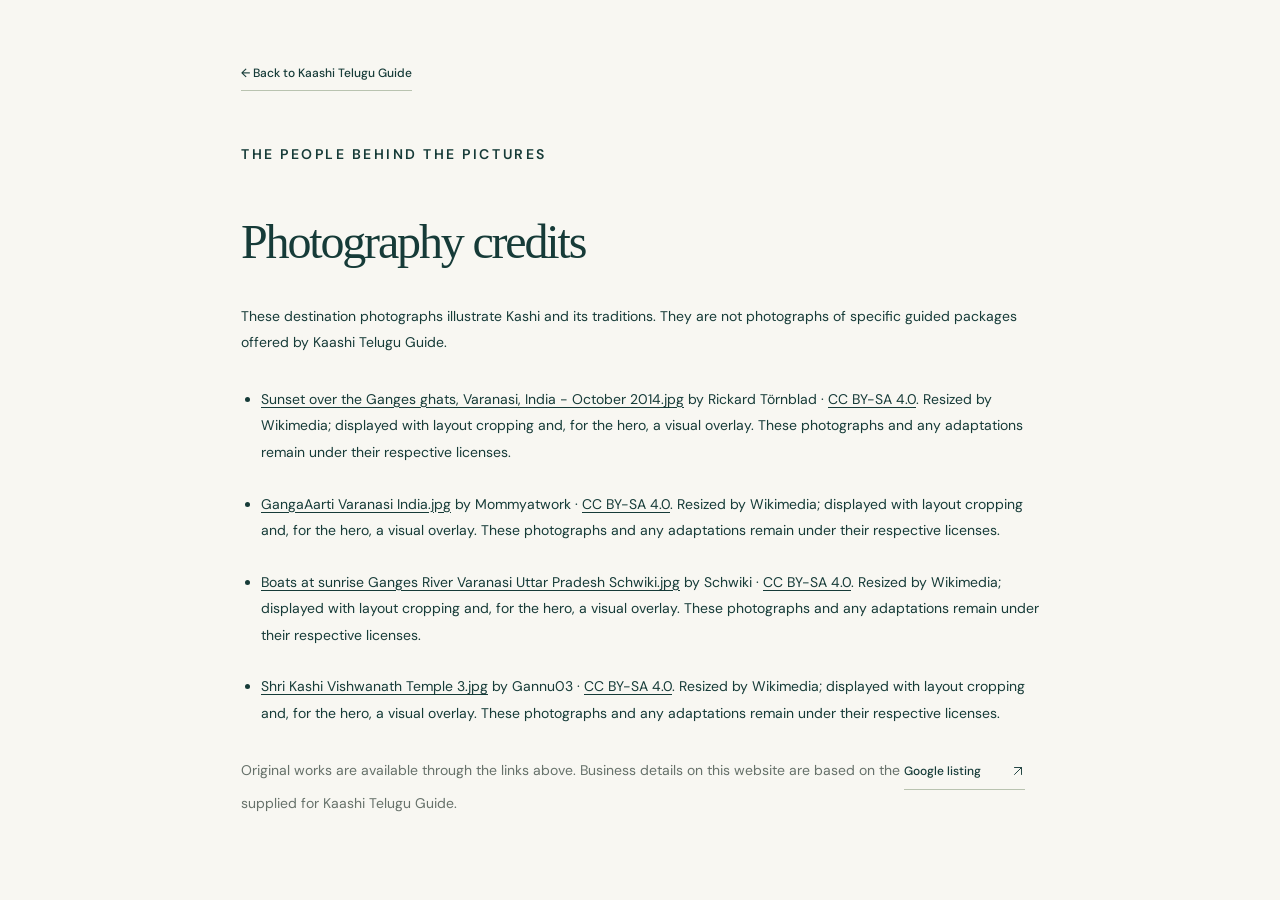
==== credits.html @ b476c355 "Complete bilingual tourist guide website with licensed photography" ====
<!doctype html><html lang="en"><head><meta charset="utf-8"><meta name="viewport" content="width=device-width,initial-scale=1"><meta name="robots" content="noindex"><title>Photography credits — Kaashi Telugu Guide</title><link rel="icon" href="assets/favicon.svg" type="image/svg+xml"><link rel="stylesheet" href="styles.css"><style>.credits{max-width:850px;margin:60px auto;padding:0 26px}.credits h1{font-size:48px;line-height:1.2;margin-top:45px}.credits p,.credits li{font-size:14px;line-height:1.9}.credits ul{padding-left:20px;margin-top:30px}.credits li{margin-bottom:25px}.credits li a{text-decoration:underline;text-underline-offset:3px}.credits .note{margin-top:30px;color:var(--muted)}</style></head><body><main class="credits"><a class="text-link" href="./">← Back to Kaashi Telugu Guide</a><p class="eyebrow" style="margin-top:50px">THE PEOPLE BEHIND THE PICTURES</p><h1>Photography credits</h1><p>These destination photographs illustrate Kashi and its traditions. They are not photographs of specific guided packages offered by Kaashi Telugu Guide.</p><ul><li><a href="https://commons.wikimedia.org/wiki/File:Sunset_over_the_Ganges_ghats,_Varanasi,_India_-_October_2014.jpg" target="_blank" rel="noopener noreferrer">Sunset over the Ganges ghats, Varanasi, India - October 2014.jpg</a> by Rickard Törnblad · <a href="https://creativecommons.org/licenses/by-sa/4.0" target="_blank" rel="noopener noreferrer">CC BY-SA 4.0</a>. Resized by Wikimedia; displayed with layout cropping and, for the hero, a visual overlay. These photographs and any adaptations remain under their respective licenses.</li><li><a href="https://commons.wikimedia.org/wiki/File:GangaAarti_Varanasi_India.jpg" target="_blank" rel="noopener noreferrer">GangaAarti Varanasi India.jpg</a> by Mommyatwork · <a href="https://creativecommons.org/licenses/by-sa/4.0" target="_blank" rel="noopener noreferrer">CC BY-SA 4.0</a>. Resized by Wikimedia; displayed with layout cropping and, for the hero, a visual overlay. These photographs and any adaptations remain under their respective licenses.</li><li><a href="https://commons.wikimedia.org/wiki/File:Boats_at_sunrise_Ganges_River_Varanasi_Uttar_Pradesh_Schwiki.jpg" target="_blank" rel="noopener noreferrer">Boats at sunrise Ganges River Varanasi Uttar Pradesh Schwiki.jpg</a> by Schwiki · <a href="https://creativecommons.org/licenses/by-sa/4.0" target="_blank" rel="noopener noreferrer">CC BY-SA 4.0</a>. Resized by Wikimedia; displayed with layout cropping and, for the hero, a visual overlay. These photographs and any adaptations remain under their respective licenses.</li><li><a href="https://commons.wikimedia.org/wiki/File:Shri_Kashi_Vishwanath_Temple_3.jpg" target="_blank" rel="noopener noreferrer">Shri Kashi Vishwanath Temple 3.jpg</a> by Gannu03 · <a href="https://creativecommons.org/licenses/by-sa/4.0" target="_blank" rel="noopener noreferrer">CC BY-SA 4.0</a>. Resized by Wikimedia; displayed with layout cropping and, for the hero, a visual overlay. These photographs and any adaptations remain under their respective licenses.</li></ul><p class="note">Original works are available through the links above. Business details on this website are based on the <a class="text-link" href="https://share.google/xsclolIkkXBpQ6PhG" target="_blank" rel="noopener noreferrer">Google listing <svg class="arrow-icon" viewBox="0 0 24 24" fill="none" aria-hidden="true"><path d="M6 18 18 6M6 6h12v12" stroke="currentColor" stroke-width="1.6" stroke-linecap="round" stroke-linejoin="round"/></svg></a> supplied for Kaashi Telugu Guide.</p></main></body></html>
---- styles.css ----
@import url('https://fonts.googleapis.com/css2?family=DM+Sans:wght@400;500;600;700&family=Noto+Sans+Telugu:wght@400;500;600;700&display=swap');
:root{--ink:#163b38;--muted:#66716a;--paper:#f8f7f2;--white:#fff;--line:#dcded4;--saffron:#e6ad68;--serif:Georgia,'Times New Roman',serif;--sans:'DM Sans','Noto Sans Telugu',sans-serif;--radius:3px}
*{box-sizing:border-box}html{scroll-behavior:smooth;scroll-padding-top:105px}body{margin:0;background:var(--paper);color:var(--ink);font-family:var(--sans);font-size:15px;line-height:1.6}a{color:inherit;text-decoration:none}button,input,select,textarea{font:inherit}button,a,input,select,textarea,summary{-webkit-tap-highlight-color:transparent}button{cursor:pointer}img{max-width:100%;display:block}button:focus-visible,a:focus-visible,input:focus-visible,select:focus-visible,textarea:focus-visible,summary:focus-visible{outline:3px solid #bb7935;outline-offset:5px}h1,h2,h3,p{margin-top:0}h1,h2,h3{font-weight:400}h1,h2,h3{font-family:var(--serif);letter-spacing:-.045em}h2{font-size:clamp(38px,4.2vw,59px);line-height:1.13;margin-bottom:20px}h3{font-size:27px;line-height:1.2}p{margin-bottom:0}svg{display:block}section[id]{scroll-margin-top:28px}[hidden]{display:none!important}.skip-link{position:fixed;top:-100px;left:20px;z-index:30;background:var(--ink);color:white;padding:12px 20px}.skip-link:focus{top:10px}.site-header{background:var(--paper);position:sticky;top:0;z-index:20;border-bottom:1px solid #e9e8df}.header-inner{height:99px;max-width:1392px;padding:0 48px;margin:auto;display:flex;align-items:center;justify-content:space-between;gap:35px}.brand{display:flex;align-items:center;gap:14px;flex-shrink:0}.brand-symbol{width:38px;height:44px;color:#966d3e}.brand-name{font-family:var(--serif);font-size:26px;letter-spacing:.08em;line-height:1}.brand-name span{display:block;font-family:var(--sans);font-size:9px;letter-spacing:.25em;margin-top:8px}.navigation{display:flex;gap:29px;margin-left:auto;font-size:13px}.navigation a:hover,.text-link:hover{color:#926638}.header-actions{display:flex;gap:22px;align-items:center}.language-toggle{border:0;background:transparent;font-size:13px;padding:8px 0;color:var(--ink)}.language-toggle span{padding-left:4px}.button{display:inline-flex;justify-content:center;align-items:center;gap:32px;background:var(--ink);color:white;padding:15px 24px;border:1px solid var(--ink);border-radius:var(--radius);font-size:13px;font-weight:500;line-height:1.5;transition:background .2s,transform .2s}.button:hover{background:#27564e;transform:translateY(-2px)}.button-small{padding:12px 19px;gap:25px}.button-saffron{background:var(--saffron);color:#163b38;border-color:var(--saffron)}.button-saffron:hover{background:#f1c591}.button-outline{background:transparent;color:var(--ink)}.button-outline:hover{background:#e8ede5}.menu-toggle{display:none}.hero{height:min(720px,calc(100svh - 135px));min-height:570px;position:relative;margin:0 24px;overflow:hidden;color:white;background:#3f534e}.hero-image{height:100%;width:100%;object-fit:cover;object-position:center 56%}.hero-shade{position:absolute;inset:0;background:linear-gradient(90deg,rgba(8,29,28,.58),rgba(8,29,28,.06) 82%),linear-gradient(0deg,rgba(8,29,28,.58),transparent 45%)}.hero-content{position:absolute;left:max(56px,calc((100% - 1200px)/2));top:85px;max-width:720px}.eyebrow{font-size:10px;font-weight:600;letter-spacing:.18em;margin-bottom:21px;display:flex;align-items:center;gap:10px;text-transform:uppercase}.eyebrow.light{color:#f4dfbe}.small-sun{font-size:20px;line-height:1}.hero h1{font-size:clamp(65px,7.5vw,104px);line-height:.99;margin:25px 0;letter-spacing:-.055em}.hero-copy{font-size:15px;line-height:1.8;color:#f5f0e5;margin-bottom:30px}.hero-content .button{padding:15px 24px;gap:40px}.hero-bottom{position:absolute;bottom:30px;left:max(56px,calc((100% - 1200px)/2));right:max(56px,calc((100% - 1200px)/2));display:flex;align-items:center;gap:20px;font-size:9px;letter-spacing:.18em}.hero-bottom a{border:1px solid #ffffff65;border-radius:50%;height:38px;width:38px;display:grid;place-items:center;font-size:19px;margin-left:4px}.hero-caption{position:absolute;right:66px;bottom:111px;font-family:var(--serif);font-style:italic;font-size:21px;line-height:1.4;text-align:right;color:#f2eadc}.intro-strip{max-width:1248px;padding:32px 0;margin:auto;display:flex;align-items:center;gap:30px;border-bottom:1px solid var(--line)}.intro-strip p{font-family:var(--serif);font-size:23px;letter-spacing:-.02em;flex-shrink:0}.strip-line{height:1px;background:var(--line);flex:1}.telugu-note{font-size:13px;color:#8a7860;flex-shrink:0}.section{max-width:1248px;margin:auto;padding:94px 0}.section-heading{display:flex;justify-content:space-between;gap:65px;align-items:flex-end;margin-bottom:28px}.section-heading h2{margin-bottom:0}.heading-copy{max-width:325px;font-size:13px;color:var(--muted);line-height:1.8;padding-bottom:4px}.filters{display:flex;gap:9px;margin:29px 0 30px;flex-wrap:wrap}.filter{border:1px solid var(--line);padding:8px 17px;border-radius:30px;background:transparent;color:#5c665f;font-size:11px}.filter.active,.filter:hover{background:var(--ink);border-color:var(--ink);color:white}.experience-grid{display:grid;grid-template-columns:repeat(3,1fr);gap:24px}.experience-card{min-width:0}.card-image{position:relative;overflow:hidden;border-radius:var(--radius);background:#e5e4d9;aspect-ratio:1.28}.card-image img{width:100%;height:100%;object-fit:cover;transition:transform .5s}.experience-card a:hover img{transform:scale(1.045)}.image-tag{position:absolute;left:17px;top:17px;background:#f8f7f2ed;color:var(--ink);border-radius:2px;padding:5px 9px;font-size:8px;letter-spacing:.1em;font-weight:600}.card-arrow{position:absolute;right:17px;bottom:17px;display:grid;place-items:center;background:var(--paper);width:36px;height:36px;border-radius:50%;font-size:21px}.card-content{padding:20px 0 0}.card-number{color:#9b917d;font-size:10px;letter-spacing:.07em}.card-content h3{margin:9px 0 12px;font-size:27px}.card-content p{font-size:13px;color:var(--muted);max-width:345px;line-height:1.8}.section-note{font-size:10px;color:#7a8176;margin-top:31px;border-top:1px solid var(--line);padding-top:17px}.journey-section{max-width:1392px;margin:5px auto 0;display:grid;grid-template-columns:43% 57%;background:#eeeee4;min-height:485px;overflow:hidden}.journey-art{position:relative;overflow:hidden;background:#e4e6d6}.arch{position:absolute;left:50%;top:74px;transform:translateX(-50%);border:1px solid #7c917366;border-radius:180px 180px 0 0;width:310px;height:375px}.arch-two{width:242px;top:110px;height:339px}.arch-three{width:174px;top:145px;height:304px}.art-sun{position:absolute;top:195px;left:50%;transform:translateX(-50%);height:92px;width:92px;border-radius:50%;background:#c6a171}.art-river{height:60px;position:absolute;left:0;right:0;bottom:65px;border-top:1px solid #86998055;border-bottom:1px solid #86998055;background:repeating-linear-gradient(180deg,transparent 0 13px,#86998055 14px 15px)}.art-caption{position:absolute;bottom:15px;left:50%;transform:translateX(-50%);font-family:var(--serif);font-size:30px;color:#60795d}.journey-content{padding:68px 68px 54px}.journey-content h2{font-size:45px}.journey-lead{color:#616e61;font-size:13px;line-height:1.9;max-width:460px}.journey-points{display:grid;grid-template-columns:repeat(3,1fr);gap:16px;border-top:1px solid #c9d0c0;margin-top:30px;padding-top:22px}.journey-points span{font-size:10px;color:#8a8e7b}.journey-points p{font-size:11px;line-height:1.7;margin-top:7px}.text-link{font-size:12px;display:inline-flex;align-items:center;gap:30px;border-bottom:1px solid #b9c3b0;padding:0 0 7px;font-weight:500;background:transparent;color:var(--ink);border-left:0;border-right:0;border-top:0}.journey-content .text-link{margin-top:29px}.plan-section{display:grid;grid-template-columns:1fr 1fr;gap:105px;padding-top:110px;padding-bottom:110px}.plan-intro{padding-top:15px}.plan-intro p:not(.eyebrow){color:var(--muted);font-size:14px;line-height:1.9;max-width:380px}.plan-detail{display:flex;align-items:center;gap:20px;margin-top:36px}.plan-detail>span{font-size:44px;color:#b98a50}.plan-detail p{font-family:var(--serif);font-style:italic;font-size:19px!important;line-height:1.5!important;color:#8c795e!important}.planner{background:white;padding:33px;border:1px solid #e2e5d8;border-radius:var(--radius);box-shadow:0 14px 35px #213a2805}.form-top{display:flex;align-items:center;justify-content:space-between;margin-bottom:24px}.form-top h3{font-size:25px;margin-bottom:0}.form-top>span{font-size:21px;color:#a88962}.field-row{display:grid;grid-template-columns:1fr 1fr;gap:16px}.field{margin-bottom:19px}label,legend{font-size:11px;font-weight:500;color:#4d6458}label span{font-weight:400;color:#80887d}input[type=date],select,textarea{display:block;width:100%;background:#fafbf7;color:var(--ink);border:1px solid #dce2d5;border-radius:2px;margin-top:8px;font-size:12px;padding:11px 10px;min-width:0}input[type=date]{min-height:43px}textarea{resize:vertical;line-height:1.7}textarea::placeholder{color:#8a9286}.interest-options{border:0;padding:0;margin:0 0 21px;display:flex;gap:7px;flex-wrap:wrap}.interest-options legend{margin-bottom:11px}.interest-options label{position:relative;cursor:pointer}.interest-options input{position:absolute;opacity:0;width:1px;height:1px}.interest-options span{border:1px solid #dce2d5;display:block;border-radius:3px;padding:7px 12px;font-size:10px;color:#6e796d}.interest-options input:checked+span{background:#e6eee2;border-color:#759369;color:var(--ink)}.interest-options input:focus-visible+span{outline:3px solid #bb7935;outline-offset:3px}.form-submit{width:100%;justify-content:space-between;margin-top:2px}.form-hint{font-size:9px;color:#80877c;line-height:1.65;margin-top:12px}.enquiry-result h3{font-size:32px;margin-bottom:15px}.enquiry-result>p:not(.eyebrow){font-size:12px;line-height:1.8;color:var(--muted)}.enquiry-result textarea{margin:20px 0}.result-actions{display:flex;gap:10px;flex-wrap:wrap}.result-actions .button{font-size:11px;padding:12px 16px;flex:1}.edit-enquiry{margin-top:18px}.copy-status{min-height:20px;margin-top:10px;font-size:11px!important}.faq-section{display:grid;grid-template-columns:1fr 1.4fr;gap:125px;border-top:1px solid var(--line);padding-top:80px;padding-bottom:95px}.faq-section h2{font-size:48px}.faq-intro{font-size:13px;color:var(--muted);line-height:1.8}.faq-list{padding-top:3px}.faq-list details{border-bottom:1px solid var(--line);padding:20px 0}.faq-list details:first-child{padding-top:0}.faq-list summary{list-style:none;font-size:14px;font-weight:500;cursor:pointer;display:flex;justify-content:space-between;gap:20px;align-items:center}.faq-list summary::-webkit-details-marker{display:none}.faq-list summary:after{content:'+';font-size:22px;font-weight:400}.faq-list details[open] summary:after{content:'−'}.faq-list details p{font-size:12px;line-height:1.9;margin:16px 30px 0 0;color:var(--muted)}.closing{background:var(--ink);color:var(--paper);position:relative;overflow:hidden;padding:77px 48px;text-align:center;margin:0 24px}.closing .eyebrow{justify-content:center;color:#cbb68e}.closing h2{font-size:65px;line-height:1.07;margin-bottom:28px}.closing-inner{position:relative;z-index:1}.closing-sun{position:absolute;font-size:420px;line-height:1;right:-70px;top:-2px;color:#416256;opacity:.5;transform:rotate(7deg)}.site-footer{padding:53px 0 20px;max-width:1248px;margin:auto}.footer-main{display:flex;align-items:center;justify-content:space-between;padding-bottom:40px}.footer-main p{font-size:11px;color:#798273;margin-left:auto;margin-right:170px;line-height:1.7}.footer-bottom{padding-top:19px;border-top:1px solid var(--line);display:flex;font-size:9px;color:#8b9184;gap:30px}.footer-bottom a:last-child{margin-left:auto}.footer-bottom a:hover{color:var(--ink)}html[lang=te] h1,html[lang=te] h2,html[lang=te] h3{font-family:'Noto Sans Telugu',sans-serif;letter-spacing:-.015em;line-height:1.45}html[lang=te] .hero h1{font-size:65px}html[lang=te] h2{font-size:38px}html[lang=te] h3{font-size:22px}html[lang=te] .eyebrow{letter-spacing:.04em}html[lang=te] .hero-copy{line-height:1.9}html[lang=te] .card-content h3{font-size:22px}
@media(min-width:1600px){.hero{height:740px}.hero-content{top:100px}}
@media(max-width:1344px){.section,.intro-strip,.site-footer{margin-left:60px;margin-right:60px}.journey-section{margin-left:24px;margin-right:24px}.plan-section{gap:70px}.journey-content{padding:60px 50px}.journey-content h2{font-size:41px}.faq-section{gap:85px}}
@media(max-width:1100px){.header-inner{padding:0 32px;gap:25px}.navigation{gap:18px;font-size:11px}.header-actions{gap:15px}.brand-name{font-size:23px}.button-small{padding:10px 12px;gap:15px;font-size:11px}.section,.intro-strip,.site-footer{margin-left:48px;margin-right:48px}.hero-content{left:48px}.hero-bottom{left:48px}.card-content h3{font-size:24px}.plan-section{gap:45px}.journey-content{padding:52px 35px}.journey-content h2{font-size:36px}.arch{width:270px}.arch-two{width:205px}.arch-three{width:140px}.faq-section{gap:60px}.footer-main p{margin-right:70px}.planner{padding:27px}html[lang=te] .navigation{display:none}}
@media(max-width:800px){.header-inner{height:84px;padding:0 24px}.brand-symbol{width:32px;height:38px}.brand-name{font-size:22px}.brand-name span{font-size:8px}.header-actions>.button{display:none}.menu-toggle{display:flex;flex-direction:column;gap:6px;border:0;background:transparent;padding:10px 0 10px 8px;color:var(--ink)}.menu-toggle span{display:block;height:1px;width:24px;background:currentColor}.navigation{display:none;position:absolute;top:84px;left:0;right:0;padding:25px;background:var(--paper);border-bottom:1px solid var(--line);font-size:14px;box-shadow:0 10px 20px #183b3808}.navigation.open,html[lang=te] .navigation.open{display:flex;flex-direction:column;gap:19px}.hero{margin:0 14px;height:640px;min-height:0}.hero-content{top:84px;left:33px;right:25px}.hero h1{font-size:78px}.hero-bottom{left:33px;right:33px;font-size:8px;letter-spacing:.1em}.hero-caption{right:33px;bottom:110px;font-size:18px}.section,.intro-strip,.site-footer{margin-left:34px;margin-right:34px}.intro-strip{gap:15px;padding:27px 0}.intro-strip p{font-size:20px}.telugu-note{font-size:10px}.section{padding:70px 0}.section-heading{gap:28px;align-items:start}.heading-copy{max-width:235px;font-size:12px}.section-heading h2{font-size:43px}.experience-grid{gap:17px}.card-image{aspect-ratio:.93}.card-content h3{font-size:23px}.image-tag{left:11px;top:11px;font-size:7px;padding:5px 7px}.card-content p{font-size:11px}.journey-section{margin:5px 14px 0;grid-template-columns:35% 65%;min-height:430px}.journey-content{padding:43px 30px}.journey-content h2{font-size:33px}.journey-lead{font-size:12px}.journey-points{gap:10px}.journey-points p{font-size:10px}.arch{width:195px;top:58px;height:345px}.arch-two{width:148px;top:88px;height:315px}.arch-three{width:99px;top:118px;height:285px}.art-sun{width:60px;height:60px;top:190px}.art-river{bottom:57px}.plan-section{gap:35px}.plan-intro h2{font-size:42px}.plan-intro p:not(.eyebrow){font-size:12px}.planner{padding:25px 20px}.field-row{grid-template-columns:1fr;gap:0}.interest-options{gap:5px}.interest-options span{padding:7px 8px;font-size:9px}.form-top h3{font-size:23px}.faq-section{gap:38px;grid-template-columns:1fr 1.3fr}.faq-section h2{font-size:39px}.faq-list summary{font-size:12px}.closing{margin:0 14px;padding:65px 30px}.closing h2{font-size:58px}.footer-main p{margin-right:45px}html[lang=te] .hero h1{font-size:54px}html[lang=te] h2{font-size:30px}html[lang=te] .card-content h3{font-size:18px}}
@media(max-width:600px){.header-inner{height:78px;padding:0 20px;gap:15px}.navigation{top:78px}.header-actions{gap:16px}.language-toggle{font-size:11px}.brand{gap:10px}.hero{height:610px;margin:0 10px}.hero-image{object-position:60% center}.hero-shade{background:linear-gradient(90deg,#08201b70,#08201b15),linear-gradient(0deg,#08201ba6,transparent 80%)}.hero-content{left:25px;top:83px;right:18px}.hero h1{font-size:65px;margin-top:25px;margin-bottom:26px;line-height:1.05}.hero .eyebrow{font-size:8px;letter-spacing:.11em;gap:7px}.hero-copy{font-size:13px;margin-bottom:29px}.hero-content .button{font-size:12px;padding:14px 20px}.hero-caption{right:25px;bottom:94px;font-size:16px}.hero-bottom{left:25px;right:25px;bottom:22px;justify-content:space-between;font-size:7px;max-width:calc(100% - 50px);gap:15px}.hero-bottom span{max-width:210px}.hero-bottom a{flex-shrink:0;height:32px;width:32px;margin:0}.section,.intro-strip,.site-footer{margin-left:25px;margin-right:25px}.intro-strip{padding:22px 0;display:block}.intro-strip p{font-size:20px;margin-bottom:5px}.strip-line{display:none}.telugu-note{font-size:10px}.section{padding:58px 0}.section-heading{display:block;margin-bottom:22px}.section-heading h2{font-size:41px}.eyebrow{font-size:9px;margin-bottom:16px}.heading-copy{margin-top:20px;max-width:100%;font-size:12px}.filters{gap:7px;margin:25px 0}.filter{font-size:10px;padding:8px 12px}.experience-grid{grid-template-columns:1fr;gap:30px}.card-image{aspect-ratio:1.35}.card-content{padding-top:14px}.card-content h3{font-size:28px;margin:6px 0 10px}.card-content p{font-size:13px;max-width:100%}.card-arrow{width:40px;height:40px}.image-tag{left:15px;top:15px;font-size:8px}.section-note{font-size:10px;margin-top:24px}.journey-section{margin:0 10px;grid-template-columns:1fr}.journey-art{height:220px;grid-row:2}.arch{width:205px;height:215px;top:25px}.arch-two{width:160px;top:50px;height:190px}.arch-three{width:115px;top:75px;height:165px}.art-sun{top:111px;width:55px;height:55px}.art-river{bottom:15px;height:35px}.art-caption{left:35px;bottom:15px;transform:none;font-size:26px}.journey-content{padding:42px 25px}.journey-content h2{font-size:36px}.journey-lead{font-size:13px}.journey-points{gap:12px;margin-top:25px}.journey-points p{font-size:10px}.plan-section{grid-template-columns:1fr;gap:32px}.plan-intro{padding-top:0}.plan-intro h2{font-size:43px}.plan-intro p:not(.eyebrow){font-size:13px}.plan-detail{display:none}.planner{padding:25px 21px}.field-row{grid-template-columns:1fr 1fr;gap:12px}.form-top h3{font-size:25px}.interest-options span{font-size:10px;padding:8px 10px}.faq-section{grid-template-columns:1fr;gap:33px;padding-top:48px}.faq-section h2{font-size:41px}.faq-intro{font-size:12px}.faq-list summary{font-size:13px}.faq-list details p{font-size:12px}.closing{margin:0 10px;padding:57px 23px}.closing h2{font-size:51px}.closing .eyebrow{font-size:8px}.closing-sun{font-size:280px;right:-115px;top:80px}.closing .button{font-size:12px}.site-footer{padding-top:38px}.footer-main{flex-wrap:wrap;gap:24px;padding-bottom:28px}.footer-main .brand{width:100%}.footer-main p{margin:0 auto 0 0;font-size:10px}.footer-main .text-link{font-size:10px;gap:5px}.footer-bottom{gap:13px;font-size:8px;flex-wrap:wrap}.footer-bottom a:last-child{margin-left:0}.footer-bottom span{width:100%;margin-bottom:2px}html[lang=te] .hero h1{font-size:43px;line-height:1.6}html[lang=te] .hero-copy{font-size:12px}html[lang=te] .hero-caption{font-size:12px}html[lang=te] h2{font-size:31px}html[lang=te] .card-content h3{font-size:25px}html[lang=te] .form-top h3{font-size:20px}html[lang=te] .hero-bottom{font-size:6px}}
.arrow-icon{display:inline-block;width:14px;height:14px;flex-shrink:0;vertical-align:middle}.card-arrow .arrow-icon{width:18px;height:18px}.sun-icon{width:1em;height:1em;display:block}.language-toggle .arrow-icon{margin-left:4px;width:11px;height:11px}.contact-location .arrow-icon{width:10px;height:10px}.contact-info{margin-top:30px;border-top:1px solid var(--line);padding-top:23px}.contact-info .eyebrow{font-size:8px;margin-bottom:9px}.contact-phone{font-family:var(--serif);font-size:29px;display:flex;align-items:center;gap:22px}.contact-phone span{font-size:21px}.contact-location{display:block;font-size:11px;color:var(--muted);line-height:1.8;margin-top:10px}.contact-phone:hover,.contact-location:hover{color:#926638}
@media(min-width:801px) and (max-width:1100px){.header-actions>.button{display:none}.menu-toggle{display:flex;flex-direction:column;gap:6px;border:0;background:transparent;padding:10px 0 10px 8px;color:var(--ink)}.menu-toggle span{display:block;height:1px;width:24px;background:currentColor}.navigation{display:none;position:absolute;top:99px;left:0;right:0;padding:25px 32px;background:var(--paper);border-bottom:1px solid var(--line);font-size:14px;box-shadow:0 10px 20px #183b3808}.navigation.open,html[lang=te] .navigation.open{display:flex;flex-direction:column;gap:19px}}
@media(max-width:360px){.hero h1{font-size:57px}html[lang=te] .hero h1{font-size:32px;line-height:1.65}html[lang=te] .hero-content{top:65px}.hero-caption{font-size:14px}.hero-bottom{font-size:6px}.field-row{grid-template-columns:1fr;gap:0}}
@media(prefers-reduced-motion:reduce){html{scroll-behavior:auto}*,*::before,*::after{transition:none!important}}
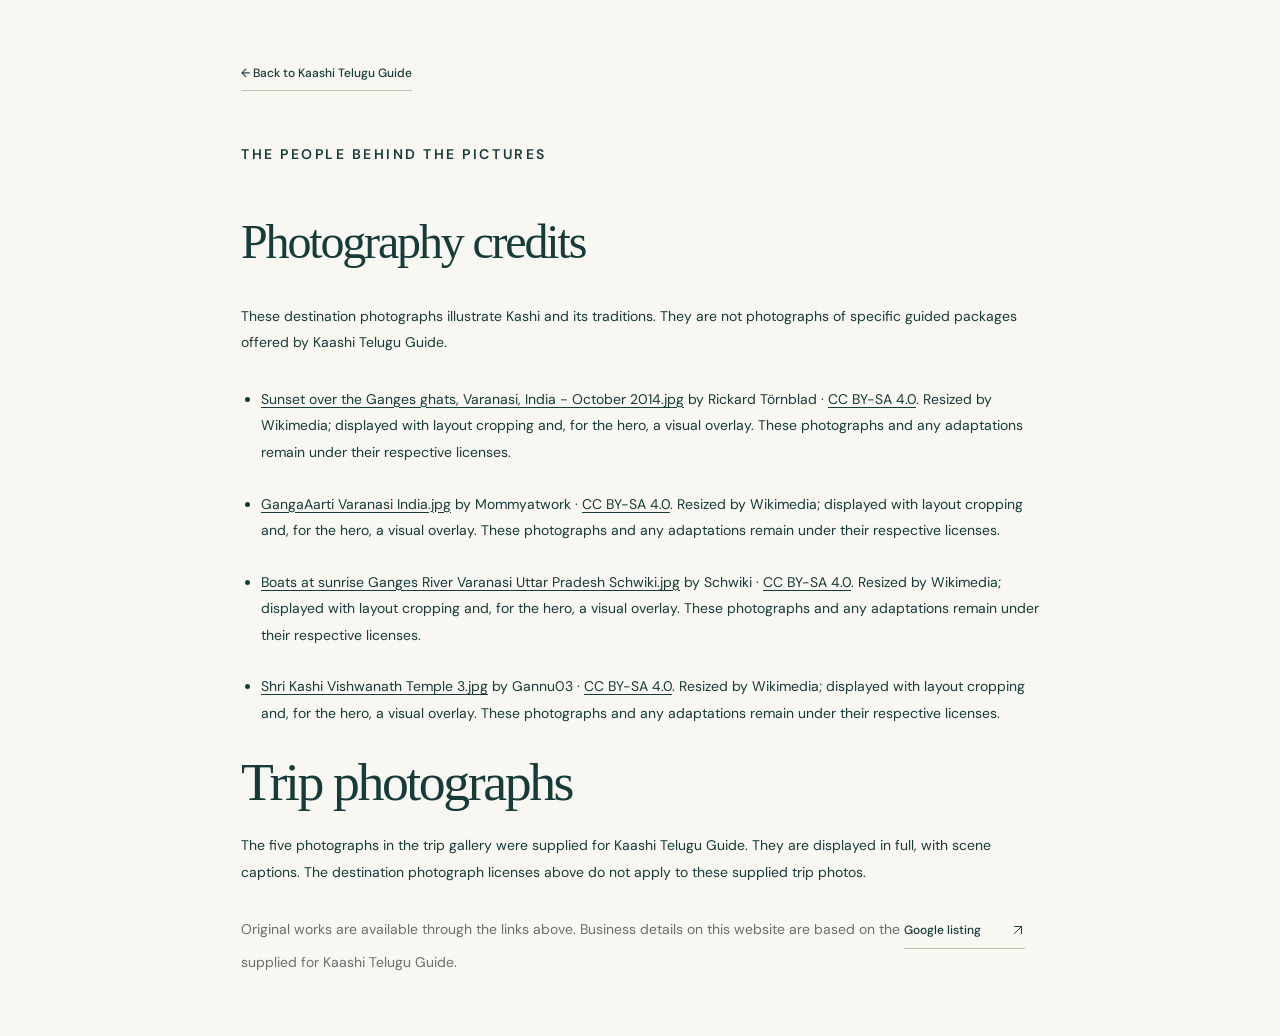
==== commit 592fa6d8: "Add trip photo gallery with English and Telugu captions" ====
--- a/credits.html
+++ b/credits.html
@@ -1 +1 @@
-<!doctype html><html lang="en"><head><meta charset="utf-8"><meta name="viewport" content="width=device-width,initial-scale=1"><meta name="robots" content="noindex"><title>Photography credits — Kaashi Telugu Guide</title><link rel="icon" href="assets/favicon.svg" type="image/svg+xml"><link rel="stylesheet" href="styles.css"><style>.credits{max-width:850px;margin:60px auto;padding:0 26px}.credits h1{font-size:48px;line-height:1.2;margin-top:45px}.credits p,.credits li{font-size:14px;line-height:1.9}.credits ul{padding-left:20px;margin-top:30px}.credits li{margin-bottom:25px}.credits li a{text-decoration:underline;text-underline-offset:3px}.credits .note{margin-top:30px;color:var(--muted)}</style></head><body><main class="credits"><a class="text-link" href="./">← Back to Kaashi Telugu Guide</a><p class="eyebrow" style="margin-top:50px">THE PEOPLE BEHIND THE PICTURES</p><h1>Photography credits</h1><p>These destination photographs illustrate Kashi and its traditions. They are not photographs of specific guided packages offered by Kaashi Telugu Guide.</p><ul><li><a href="https://commons.wikimedia.org/wiki/File:Sunset_over_the_Ganges_ghats,_Varanasi,_India_-_October_2014.jpg" target="_blank" rel="noopener noreferrer">Sunset over the Ganges ghats, Varanasi, India - October 2014.jpg</a> by Rickard Törnblad · <a href="https://creativecommons.org/licenses/by-sa/4.0" target="_blank" rel="noopener noreferrer">CC BY-SA 4.0</a>. Resized by Wikimedia; displayed with layout cropping and, for the hero, a visual overlay. These photographs and any adaptations remain under their respective licenses.</li><li><a href="https://commons.wikimedia.org/wiki/File:GangaAarti_Varanasi_India.jpg" target="_blank" rel="noopener noreferrer">GangaAarti Varanasi India.jpg</a> by Mommyatwork · <a href="https://creativecommons.org/licenses/by-sa/4.0" target="_blank" rel="noopener noreferrer">CC BY-SA 4.0</a>. Resized by Wikimedia; displayed with layout cropping and, for the hero, a visual overlay. These photographs and any adaptations remain under their respective licenses.</li><li><a href="https://commons.wikimedia.org/wiki/File:Boats_at_sunrise_Ganges_River_Varanasi_Uttar_Pradesh_Schwiki.jpg" target="_blank" rel="noopener noreferrer">Boats at sunrise Ganges River Varanasi Uttar Pradesh Schwiki.jpg</a> by Schwiki · <a href="https://creativecommons.org/licenses/by-sa/4.0" target="_blank" rel="noopener noreferrer">CC BY-SA 4.0</a>. Resized by Wikimedia; displayed with layout cropping and, for the hero, a visual overlay. These photographs and any adaptations remain under their respective licenses.</li><li><a href="https://commons.wikimedia.org/wiki/File:Shri_Kashi_Vishwanath_Temple_3.jpg" target="_blank" rel="noopener noreferrer">Shri Kashi Vishwanath Temple 3.jpg</a> by Gannu03 · <a href="https://creativecommons.org/licenses/by-sa/4.0" target="_blank" rel="noopener noreferrer">CC BY-SA 4.0</a>. Resized by Wikimedia; displayed with layout cropping and, for the hero, a visual overlay. These photographs and any adaptations remain under their respective licenses.</li></ul><p class="note">Original works are available through the links above. Business details on this website are based on the <a class="text-link" href="https://share.google/xsclolIkkXBpQ6PhG" target="_blank" rel="noopener noreferrer">Google listing <svg class="arrow-icon" viewBox="0 0 24 24" fill="none" aria-hidden="true"><path d="M6 18 18 6M6 6h12v12" stroke="currentColor" stroke-width="1.6" stroke-linecap="round" stroke-linejoin="round"/></svg></a> supplied for Kaashi Telugu Guide.</p></main></body></html>+<!doctype html><html lang="en"><head><meta charset="utf-8"><meta name="viewport" content="width=device-width,initial-scale=1"><meta name="robots" content="noindex"><title>Photography credits — Kaashi Telugu Guide</title><link rel="icon" href="assets/favicon.svg" type="image/svg+xml"><link rel="stylesheet" href="styles.css"><style>.credits{max-width:850px;margin:60px auto;padding:0 26px}.credits h1{font-size:48px;line-height:1.2;margin-top:45px}.credits p,.credits li{font-size:14px;line-height:1.9}.credits ul{padding-left:20px;margin-top:30px}.credits li{margin-bottom:25px}.credits li a{text-decoration:underline;text-underline-offset:3px}.credits .note{margin-top:30px;color:var(--muted)}</style></head><body><main class="credits"><a class="text-link" href="./">← Back to Kaashi Telugu Guide</a><p class="eyebrow" style="margin-top:50px">THE PEOPLE BEHIND THE PICTURES</p><h1>Photography credits</h1><p>These destination photographs illustrate Kashi and its traditions. They are not photographs of specific guided packages offered by Kaashi Telugu Guide.</p><ul><li><a href="https://commons.wikimedia.org/wiki/File:Sunset_over_the_Ganges_ghats,_Varanasi,_India_-_October_2014.jpg" target="_blank" rel="noopener noreferrer">Sunset over the Ganges ghats, Varanasi, India - October 2014.jpg</a> by Rickard Törnblad · <a href="https://creativecommons.org/licenses/by-sa/4.0" target="_blank" rel="noopener noreferrer">CC BY-SA 4.0</a>. Resized by Wikimedia; displayed with layout cropping and, for the hero, a visual overlay. These photographs and any adaptations remain under their respective licenses.</li><li><a href="https://commons.wikimedia.org/wiki/File:GangaAarti_Varanasi_India.jpg" target="_blank" rel="noopener noreferrer">GangaAarti Varanasi India.jpg</a> by Mommyatwork · <a href="https://creativecommons.org/licenses/by-sa/4.0" target="_blank" rel="noopener noreferrer">CC BY-SA 4.0</a>. Resized by Wikimedia; displayed with layout cropping and, for the hero, a visual overlay. These photographs and any adaptations remain under their respective licenses.</li><li><a href="https://commons.wikimedia.org/wiki/File:Boats_at_sunrise_Ganges_River_Varanasi_Uttar_Pradesh_Schwiki.jpg" target="_blank" rel="noopener noreferrer">Boats at sunrise Ganges River Varanasi Uttar Pradesh Schwiki.jpg</a> by Schwiki · <a href="https://creativecommons.org/licenses/by-sa/4.0" target="_blank" rel="noopener noreferrer">CC BY-SA 4.0</a>. Resized by Wikimedia; displayed with layout cropping and, for the hero, a visual overlay. These photographs and any adaptations remain under their respective licenses.</li><li><a href="https://commons.wikimedia.org/wiki/File:Shri_Kashi_Vishwanath_Temple_3.jpg" target="_blank" rel="noopener noreferrer">Shri Kashi Vishwanath Temple 3.jpg</a> by Gannu03 · <a href="https://creativecommons.org/licenses/by-sa/4.0" target="_blank" rel="noopener noreferrer">CC BY-SA 4.0</a>. Resized by Wikimedia; displayed with layout cropping and, for the hero, a visual overlay. These photographs and any adaptations remain under their respective licenses.</li></ul><h2>Trip photographs</h2><p>The five photographs in the trip gallery were supplied for Kaashi Telugu Guide. They are displayed in full, with scene captions. The destination photograph licenses above do not apply to these supplied trip photos.</p><p class="note">Original works are available through the links above. Business details on this website are based on the <a class="text-link" href="https://share.google/xsclolIkkXBpQ6PhG" target="_blank" rel="noopener noreferrer">Google listing <svg class="arrow-icon" viewBox="0 0 24 24" fill="none" aria-hidden="true"><path d="M6 18 18 6M6 6h12v12" stroke="currentColor" stroke-width="1.6" stroke-linecap="round" stroke-linejoin="round"/></svg></a> supplied for Kaashi Telugu Guide.</p></main></body></html>
--- a/styles.css
+++ b/styles.css
@@ -9,4 +9,7 @@
 .arrow-icon{display:inline-block;width:14px;height:14px;flex-shrink:0;vertical-align:middle}.card-arrow .arrow-icon{width:18px;height:18px}.sun-icon{width:1em;height:1em;display:block}.language-toggle .arrow-icon{margin-left:4px;width:11px;height:11px}.contact-location .arrow-icon{width:10px;height:10px}.contact-info{margin-top:30px;border-top:1px solid var(--line);padding-top:23px}.contact-info .eyebrow{font-size:8px;margin-bottom:9px}.contact-phone{font-family:var(--serif);font-size:29px;display:flex;align-items:center;gap:22px}.contact-phone span{font-size:21px}.contact-location{display:block;font-size:11px;color:var(--muted);line-height:1.8;margin-top:10px}.contact-phone:hover,.contact-location:hover{color:#926638}
 @media(min-width:801px) and (max-width:1100px){.header-actions>.button{display:none}.menu-toggle{display:flex;flex-direction:column;gap:6px;border:0;background:transparent;padding:10px 0 10px 8px;color:var(--ink)}.menu-toggle span{display:block;height:1px;width:24px;background:currentColor}.navigation{display:none;position:absolute;top:99px;left:0;right:0;padding:25px 32px;background:var(--paper);border-bottom:1px solid var(--line);font-size:14px;box-shadow:0 10px 20px #183b3808}.navigation.open,html[lang=te] .navigation.open{display:flex;flex-direction:column;gap:19px}}
 @media(max-width:360px){.hero h1{font-size:57px}html[lang=te] .hero h1{font-size:32px;line-height:1.65}html[lang=te] .hero-content{top:65px}.hero-caption{font-size:14px}.hero-bottom{font-size:6px}.field-row{grid-template-columns:1fr;gap:0}}
+.guide-services-heading{font-size:10px;font-weight:600;letter-spacing:.06em;margin-top:25px;padding-top:21px;border-top:1px solid #c9d0c0}.guide-services{list-style:none;padding:0;margin:14px 0 15px;display:grid;grid-template-columns:repeat(2,minmax(0,1fr));gap:10px 20px}.guide-services li{font-size:12px;display:flex;align-items:baseline;gap:9px}.guide-services li::before{content:'';width:5px;height:5px;flex-shrink:0;background:#ab824e;border-radius:50%;align-self:center}.guide-service-note{font-size:10px;line-height:1.8;color:var(--muted)}.guide-actions{display:flex;align-items:center;gap:23px;flex-wrap:wrap;margin-top:23px}.guide-actions .text-link{margin-top:0}.guide-actions .button{font-size:11px;gap:18px}html[lang=te] .guide-services li{font-size:11px}html[lang=te] .guide-services-heading{letter-spacing:0}@media(max-width:800px){.guide-services{gap:10px 14px}.guide-services li{font-size:11px}.guide-actions{gap:17px}.guide-actions .button{font-size:10px}}@media(max-width:360px){.guide-services{grid-template-columns:1fr}.guide-actions{align-items:flex-start;flex-direction:column}}
+.reviews-section{padding-bottom:70px}.reviews-section .heading-copy{max-width:360px}.review-highlights{display:grid;grid-template-columns:repeat(4,minmax(0,1fr));gap:30px;border-top:1px solid var(--line);border-bottom:1px solid var(--line);padding:28px 0;margin:32px 0}.highlight-number{font-size:10px;color:#9b917d;letter-spacing:.07em}.review-highlights h3{font-size:24px;line-height:1.2;margin:11px 0 14px;letter-spacing:-.03em}.review-highlights p{font-size:12px;line-height:1.85;color:var(--muted)}.review-quotes{display:grid;grid-template-columns:repeat(2,minmax(0,1fr));gap:24px}.review-quote{margin:0;background:#fff;border:1px solid var(--line);border-radius:var(--radius);padding:32px;display:flex;flex-direction:column}.review-meta{display:flex;align-items:center;gap:14px;flex-wrap:wrap}.review-stars{width:93px;height:18px;fill:#a27333;flex-shrink:0}.review-meta span{font-size:10px;color:var(--muted)}.review-quote blockquote{margin:22px 0 26px;flex:1}.review-quote blockquote p{font-family:var(--serif);font-size:25px;line-height:1.5;letter-spacing:-.02em}.review-quote figcaption{font-size:10px;color:var(--muted)}.reviews-footer{display:flex;justify-content:space-between;align-items:center;gap:25px;margin-top:25px}.reviews-footer p{font-size:10px;color:var(--muted)}.reviews-section+.plan-section{border-top:1px solid var(--line);padding-top:80px}html[lang=te] .review-highlights h3{font-size:20px;line-height:1.6}html[lang=te] .review-quote blockquote p{font-family:'Noto Sans Telugu',sans-serif;font-size:19px;line-height:1.9;letter-spacing:0}@media(max-width:1000px){.review-highlights{grid-template-columns:repeat(2,minmax(0,1fr));gap:26px 35px}.review-quote{padding:25px}.review-quote blockquote p{font-size:23px}.reviews-section .heading-copy{max-width:280px}}@media(max-width:600px){.reviews-section{padding-bottom:55px}.reviews-section .heading-copy{max-width:none}.review-highlights{gap:26px 20px;padding:24px 0}.review-highlights h3{font-size:23px}.review-quotes{grid-template-columns:1fr;gap:17px}.review-quote{padding:25px}.review-quote blockquote p{font-size:24px}.reviews-footer{flex-direction:column;align-items:flex-start;gap:15px}.reviews-footer .text-link{font-size:11px}.reviews-section+.plan-section{padding-top:58px}html[lang=te] .review-highlights h3{font-size:18px}html[lang=te] .review-quote blockquote p{font-size:18px}}@media(max-width:360px){.review-highlights{grid-template-columns:1fr}.review-quote{padding:22px}.review-meta{gap:10px}}
+.photo-section{padding-bottom:75px}.photo-hint{font-size:11px;color:var(--muted);margin:0 0 24px}.photo-grid{display:grid;grid-template-columns:repeat(6,minmax(0,1fr));gap:30px 24px;align-items:start}.trip-photo{grid-column:span 2;margin:0;min-width:0}.trip-photo-wide{grid-column:span 3}.trip-photo a{display:block;border-radius:var(--radius);background:#eeeee4;overflow:hidden}.trip-photo img{width:100%;height:auto;display:block;transition:filter .2s}.trip-photo a:hover img{filter:brightness(1.05)}.trip-photo figcaption{display:flex;gap:12px;align-items:baseline;padding-top:13px;font-size:12px;line-height:1.7}.photo-number{font-size:9px;letter-spacing:.07em;color:#9b917d;flex-shrink:0}.photo-section+.reviews-section{border-top:1px solid var(--line)}html[lang=te] .trip-photo figcaption{font-size:11px}@media(max-width:800px){.photo-grid{gap:25px 18px}.trip-photo figcaption{font-size:11px;gap:8px}}@media(max-width:600px){.photo-section{padding-bottom:55px}.photo-grid{grid-template-columns:1fr;gap:28px}.trip-photo,.trip-photo-wide{grid-column:auto}.trip-photo figcaption{font-size:12px}.photo-hint{font-size:10px}}
 @media(prefers-reduced-motion:reduce){html{scroll-behavior:auto}*,*::before,*::after{transition:none!important}}
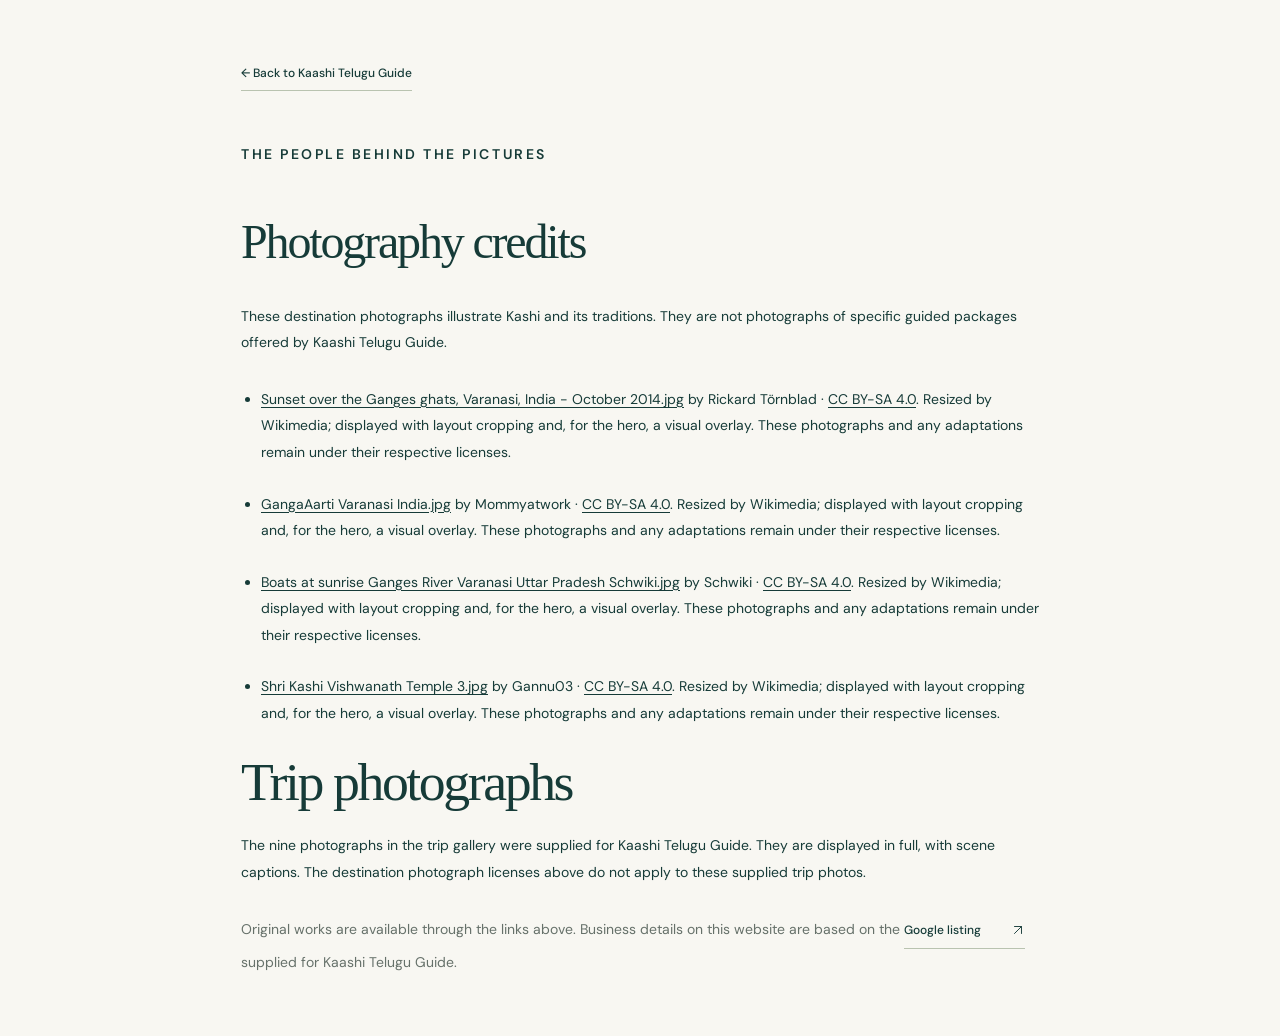
==== commit 6a591ac1: "Add four more trip photographs to the gallery" ====
--- a/credits.html
+++ b/credits.html
@@ -1 +1 @@
-<!doctype html><html lang="en"><head><meta charset="utf-8"><meta name="viewport" content="width=device-width,initial-scale=1"><meta name="robots" content="noindex"><title>Photography credits — Kaashi Telugu Guide</title><link rel="icon" href="assets/favicon.svg" type="image/svg+xml"><link rel="stylesheet" href="styles.css"><style>.credits{max-width:850px;margin:60px auto;padding:0 26px}.credits h1{font-size:48px;line-height:1.2;margin-top:45px}.credits p,.credits li{font-size:14px;line-height:1.9}.credits ul{padding-left:20px;margin-top:30px}.credits li{margin-bottom:25px}.credits li a{text-decoration:underline;text-underline-offset:3px}.credits .note{margin-top:30px;color:var(--muted)}</style></head><body><main class="credits"><a class="text-link" href="./">← Back to Kaashi Telugu Guide</a><p class="eyebrow" style="margin-top:50px">THE PEOPLE BEHIND THE PICTURES</p><h1>Photography credits</h1><p>These destination photographs illustrate Kashi and its traditions. They are not photographs of specific guided packages offered by Kaashi Telugu Guide.</p><ul><li><a href="https://commons.wikimedia.org/wiki/File:Sunset_over_the_Ganges_ghats,_Varanasi,_India_-_October_2014.jpg" target="_blank" rel="noopener noreferrer">Sunset over the Ganges ghats, Varanasi, India - October 2014.jpg</a> by Rickard Törnblad · <a href="https://creativecommons.org/licenses/by-sa/4.0" target="_blank" rel="noopener noreferrer">CC BY-SA 4.0</a>. Resized by Wikimedia; displayed with layout cropping and, for the hero, a visual overlay. These photographs and any adaptations remain under their respective licenses.</li><li><a href="https://commons.wikimedia.org/wiki/File:GangaAarti_Varanasi_India.jpg" target="_blank" rel="noopener noreferrer">GangaAarti Varanasi India.jpg</a> by Mommyatwork · <a href="https://creativecommons.org/licenses/by-sa/4.0" target="_blank" rel="noopener noreferrer">CC BY-SA 4.0</a>. Resized by Wikimedia; displayed with layout cropping and, for the hero, a visual overlay. These photographs and any adaptations remain under their respective licenses.</li><li><a href="https://commons.wikimedia.org/wiki/File:Boats_at_sunrise_Ganges_River_Varanasi_Uttar_Pradesh_Schwiki.jpg" target="_blank" rel="noopener noreferrer">Boats at sunrise Ganges River Varanasi Uttar Pradesh Schwiki.jpg</a> by Schwiki · <a href="https://creativecommons.org/licenses/by-sa/4.0" target="_blank" rel="noopener noreferrer">CC BY-SA 4.0</a>. Resized by Wikimedia; displayed with layout cropping and, for the hero, a visual overlay. These photographs and any adaptations remain under their respective licenses.</li><li><a href="https://commons.wikimedia.org/wiki/File:Shri_Kashi_Vishwanath_Temple_3.jpg" target="_blank" rel="noopener noreferrer">Shri Kashi Vishwanath Temple 3.jpg</a> by Gannu03 · <a href="https://creativecommons.org/licenses/by-sa/4.0" target="_blank" rel="noopener noreferrer">CC BY-SA 4.0</a>. Resized by Wikimedia; displayed with layout cropping and, for the hero, a visual overlay. These photographs and any adaptations remain under their respective licenses.</li></ul><h2>Trip photographs</h2><p>The five photographs in the trip gallery were supplied for Kaashi Telugu Guide. They are displayed in full, with scene captions. The destination photograph licenses above do not apply to these supplied trip photos.</p><p class="note">Original works are available through the links above. Business details on this website are based on the <a class="text-link" href="https://share.google/xsclolIkkXBpQ6PhG" target="_blank" rel="noopener noreferrer">Google listing <svg class="arrow-icon" viewBox="0 0 24 24" fill="none" aria-hidden="true"><path d="M6 18 18 6M6 6h12v12" stroke="currentColor" stroke-width="1.6" stroke-linecap="round" stroke-linejoin="round"/></svg></a> supplied for Kaashi Telugu Guide.</p></main></body></html>+<!doctype html><html lang="en"><head><meta charset="utf-8"><meta name="viewport" content="width=device-width,initial-scale=1"><meta name="robots" content="noindex"><title>Photography credits — Kaashi Telugu Guide</title><link rel="icon" href="assets/favicon.svg" type="image/svg+xml"><link rel="stylesheet" href="styles.css"><style>.credits{max-width:850px;margin:60px auto;padding:0 26px}.credits h1{font-size:48px;line-height:1.2;margin-top:45px}.credits p,.credits li{font-size:14px;line-height:1.9}.credits ul{padding-left:20px;margin-top:30px}.credits li{margin-bottom:25px}.credits li a{text-decoration:underline;text-underline-offset:3px}.credits .note{margin-top:30px;color:var(--muted)}</style></head><body><main class="credits"><a class="text-link" href="./">← Back to Kaashi Telugu Guide</a><p class="eyebrow" style="margin-top:50px">THE PEOPLE BEHIND THE PICTURES</p><h1>Photography credits</h1><p>These destination photographs illustrate Kashi and its traditions. They are not photographs of specific guided packages offered by Kaashi Telugu Guide.</p><ul><li><a href="https://commons.wikimedia.org/wiki/File:Sunset_over_the_Ganges_ghats,_Varanasi,_India_-_October_2014.jpg" target="_blank" rel="noopener noreferrer">Sunset over the Ganges ghats, Varanasi, India - October 2014.jpg</a> by Rickard Törnblad · <a href="https://creativecommons.org/licenses/by-sa/4.0" target="_blank" rel="noopener noreferrer">CC BY-SA 4.0</a>. Resized by Wikimedia; displayed with layout cropping and, for the hero, a visual overlay. These photographs and any adaptations remain under their respective licenses.</li><li><a href="https://commons.wikimedia.org/wiki/File:GangaAarti_Varanasi_India.jpg" target="_blank" rel="noopener noreferrer">GangaAarti Varanasi India.jpg</a> by Mommyatwork · <a href="https://creativecommons.org/licenses/by-sa/4.0" target="_blank" rel="noopener noreferrer">CC BY-SA 4.0</a>. Resized by Wikimedia; displayed with layout cropping and, for the hero, a visual overlay. These photographs and any adaptations remain under their respective licenses.</li><li><a href="https://commons.wikimedia.org/wiki/File:Boats_at_sunrise_Ganges_River_Varanasi_Uttar_Pradesh_Schwiki.jpg" target="_blank" rel="noopener noreferrer">Boats at sunrise Ganges River Varanasi Uttar Pradesh Schwiki.jpg</a> by Schwiki · <a href="https://creativecommons.org/licenses/by-sa/4.0" target="_blank" rel="noopener noreferrer">CC BY-SA 4.0</a>. Resized by Wikimedia; displayed with layout cropping and, for the hero, a visual overlay. These photographs and any adaptations remain under their respective licenses.</li><li><a href="https://commons.wikimedia.org/wiki/File:Shri_Kashi_Vishwanath_Temple_3.jpg" target="_blank" rel="noopener noreferrer">Shri Kashi Vishwanath Temple 3.jpg</a> by Gannu03 · <a href="https://creativecommons.org/licenses/by-sa/4.0" target="_blank" rel="noopener noreferrer">CC BY-SA 4.0</a>. Resized by Wikimedia; displayed with layout cropping and, for the hero, a visual overlay. These photographs and any adaptations remain under their respective licenses.</li></ul><h2>Trip photographs</h2><p>The nine photographs in the trip gallery were supplied for Kaashi Telugu Guide. They are displayed in full, with scene captions. The destination photograph licenses above do not apply to these supplied trip photos.</p><p class="note">Original works are available through the links above. Business details on this website are based on the <a class="text-link" href="https://share.google/xsclolIkkXBpQ6PhG" target="_blank" rel="noopener noreferrer">Google listing <svg class="arrow-icon" viewBox="0 0 24 24" fill="none" aria-hidden="true"><path d="M6 18 18 6M6 6h12v12" stroke="currentColor" stroke-width="1.6" stroke-linecap="round" stroke-linejoin="round"/></svg></a> supplied for Kaashi Telugu Guide.</p></main></body></html>
--- a/styles.css
+++ b/styles.css
@@ -12,4 +12,5 @@
 .guide-services-heading{font-size:10px;font-weight:600;letter-spacing:.06em;margin-top:25px;padding-top:21px;border-top:1px solid #c9d0c0}.guide-services{list-style:none;padding:0;margin:14px 0 15px;display:grid;grid-template-columns:repeat(2,minmax(0,1fr));gap:10px 20px}.guide-services li{font-size:12px;display:flex;align-items:baseline;gap:9px}.guide-services li::before{content:'';width:5px;height:5px;flex-shrink:0;background:#ab824e;border-radius:50%;align-self:center}.guide-service-note{font-size:10px;line-height:1.8;color:var(--muted)}.guide-actions{display:flex;align-items:center;gap:23px;flex-wrap:wrap;margin-top:23px}.guide-actions .text-link{margin-top:0}.guide-actions .button{font-size:11px;gap:18px}html[lang=te] .guide-services li{font-size:11px}html[lang=te] .guide-services-heading{letter-spacing:0}@media(max-width:800px){.guide-services{gap:10px 14px}.guide-services li{font-size:11px}.guide-actions{gap:17px}.guide-actions .button{font-size:10px}}@media(max-width:360px){.guide-services{grid-template-columns:1fr}.guide-actions{align-items:flex-start;flex-direction:column}}
 .reviews-section{padding-bottom:70px}.reviews-section .heading-copy{max-width:360px}.review-highlights{display:grid;grid-template-columns:repeat(4,minmax(0,1fr));gap:30px;border-top:1px solid var(--line);border-bottom:1px solid var(--line);padding:28px 0;margin:32px 0}.highlight-number{font-size:10px;color:#9b917d;letter-spacing:.07em}.review-highlights h3{font-size:24px;line-height:1.2;margin:11px 0 14px;letter-spacing:-.03em}.review-highlights p{font-size:12px;line-height:1.85;color:var(--muted)}.review-quotes{display:grid;grid-template-columns:repeat(2,minmax(0,1fr));gap:24px}.review-quote{margin:0;background:#fff;border:1px solid var(--line);border-radius:var(--radius);padding:32px;display:flex;flex-direction:column}.review-meta{display:flex;align-items:center;gap:14px;flex-wrap:wrap}.review-stars{width:93px;height:18px;fill:#a27333;flex-shrink:0}.review-meta span{font-size:10px;color:var(--muted)}.review-quote blockquote{margin:22px 0 26px;flex:1}.review-quote blockquote p{font-family:var(--serif);font-size:25px;line-height:1.5;letter-spacing:-.02em}.review-quote figcaption{font-size:10px;color:var(--muted)}.reviews-footer{display:flex;justify-content:space-between;align-items:center;gap:25px;margin-top:25px}.reviews-footer p{font-size:10px;color:var(--muted)}.reviews-section+.plan-section{border-top:1px solid var(--line);padding-top:80px}html[lang=te] .review-highlights h3{font-size:20px;line-height:1.6}html[lang=te] .review-quote blockquote p{font-family:'Noto Sans Telugu',sans-serif;font-size:19px;line-height:1.9;letter-spacing:0}@media(max-width:1000px){.review-highlights{grid-template-columns:repeat(2,minmax(0,1fr));gap:26px 35px}.review-quote{padding:25px}.review-quote blockquote p{font-size:23px}.reviews-section .heading-copy{max-width:280px}}@media(max-width:600px){.reviews-section{padding-bottom:55px}.reviews-section .heading-copy{max-width:none}.review-highlights{gap:26px 20px;padding:24px 0}.review-highlights h3{font-size:23px}.review-quotes{grid-template-columns:1fr;gap:17px}.review-quote{padding:25px}.review-quote blockquote p{font-size:24px}.reviews-footer{flex-direction:column;align-items:flex-start;gap:15px}.reviews-footer .text-link{font-size:11px}.reviews-section+.plan-section{padding-top:58px}html[lang=te] .review-highlights h3{font-size:18px}html[lang=te] .review-quote blockquote p{font-size:18px}}@media(max-width:360px){.review-highlights{grid-template-columns:1fr}.review-quote{padding:22px}.review-meta{gap:10px}}
 .photo-section{padding-bottom:75px}.photo-hint{font-size:11px;color:var(--muted);margin:0 0 24px}.photo-grid{display:grid;grid-template-columns:repeat(6,minmax(0,1fr));gap:30px 24px;align-items:start}.trip-photo{grid-column:span 2;margin:0;min-width:0}.trip-photo-wide{grid-column:span 3}.trip-photo a{display:block;border-radius:var(--radius);background:#eeeee4;overflow:hidden}.trip-photo img{width:100%;height:auto;display:block;transition:filter .2s}.trip-photo a:hover img{filter:brightness(1.05)}.trip-photo figcaption{display:flex;gap:12px;align-items:baseline;padding-top:13px;font-size:12px;line-height:1.7}.photo-number{font-size:9px;letter-spacing:.07em;color:#9b917d;flex-shrink:0}.photo-section+.reviews-section{border-top:1px solid var(--line)}html[lang=te] .trip-photo figcaption{font-size:11px}@media(max-width:800px){.photo-grid{gap:25px 18px}.trip-photo figcaption{font-size:11px;gap:8px}}@media(max-width:600px){.photo-section{padding-bottom:55px}.photo-grid{grid-template-columns:1fr;gap:28px}.trip-photo,.trip-photo-wide{grid-column:auto}.trip-photo figcaption{font-size:12px}.photo-hint{font-size:10px}}
+.trip-photo-pair-start{grid-column:2/span 2}.trip-photo-pair-end{grid-column:4/span 2}@media(max-width:600px){.trip-photo-pair-start,.trip-photo-pair-end{grid-column:auto}}
 @media(prefers-reduced-motion:reduce){html{scroll-behavior:auto}*,*::before,*::after{transition:none!important}}
